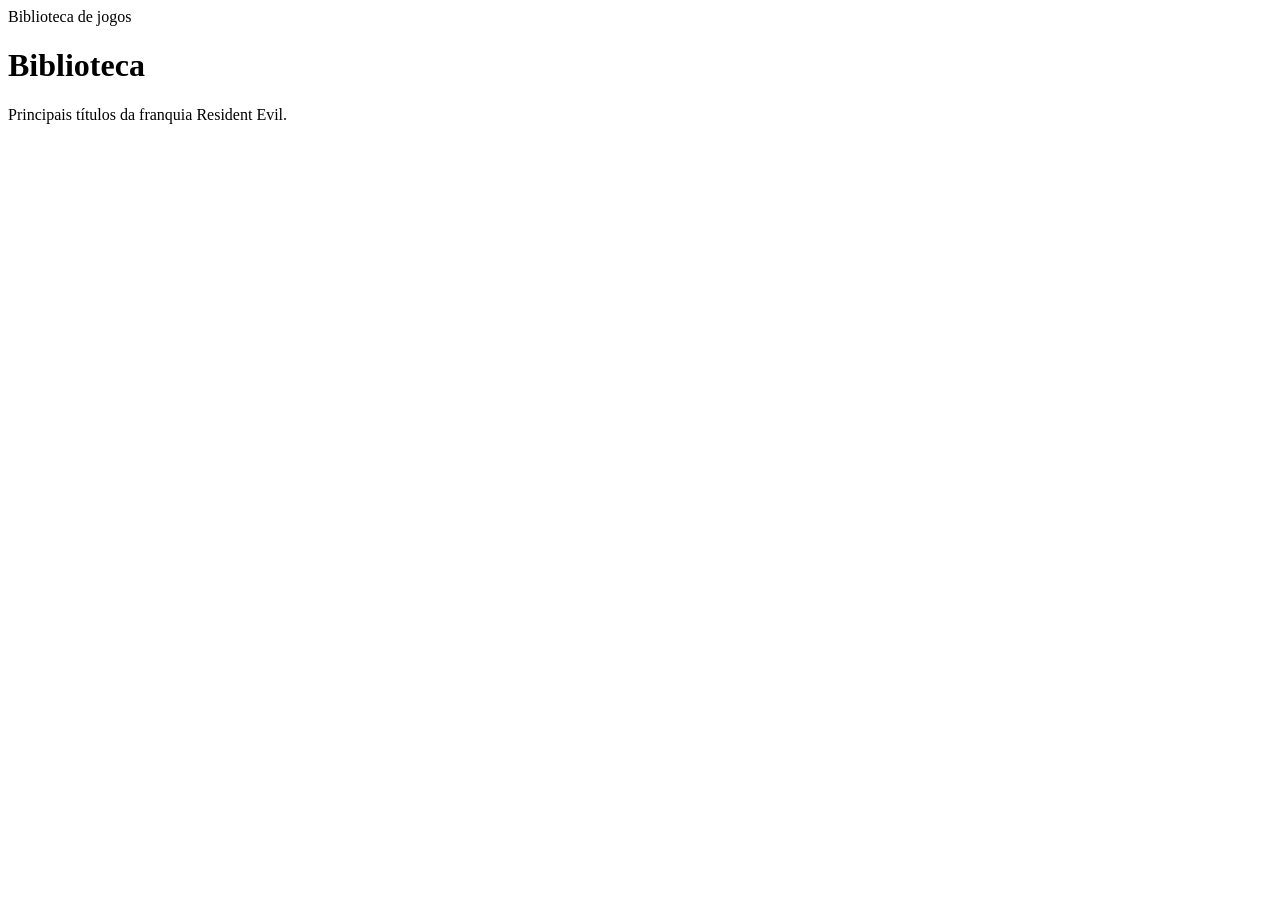
==== biblioteca.html @ 92325fbf "fix: arrumando a estrutura dos arquivos do projeto" ====
<!doctype html>
<html lang="en">
  <head>
    <meta charset="UTF-8" />
    <meta name="viewport" content="width=device-width, initial-scale=1.0" />
    <title>Biblioteca</title>
    <link rel="stylesheet" href="biblioteca.css" />
  </head>
  <body>

    <div id="background">

        <div class="text">
      <span>Biblioteca de jogos</span>
      <h1>Biblioteca</h1>
      <p>
        Principais títulos da franquia Resident Evil.
      </p>
    </div>

      <div id="listaJogos"></div>
    </div>

    <script src="biblioteca.js"></script>
  </body>
</html>
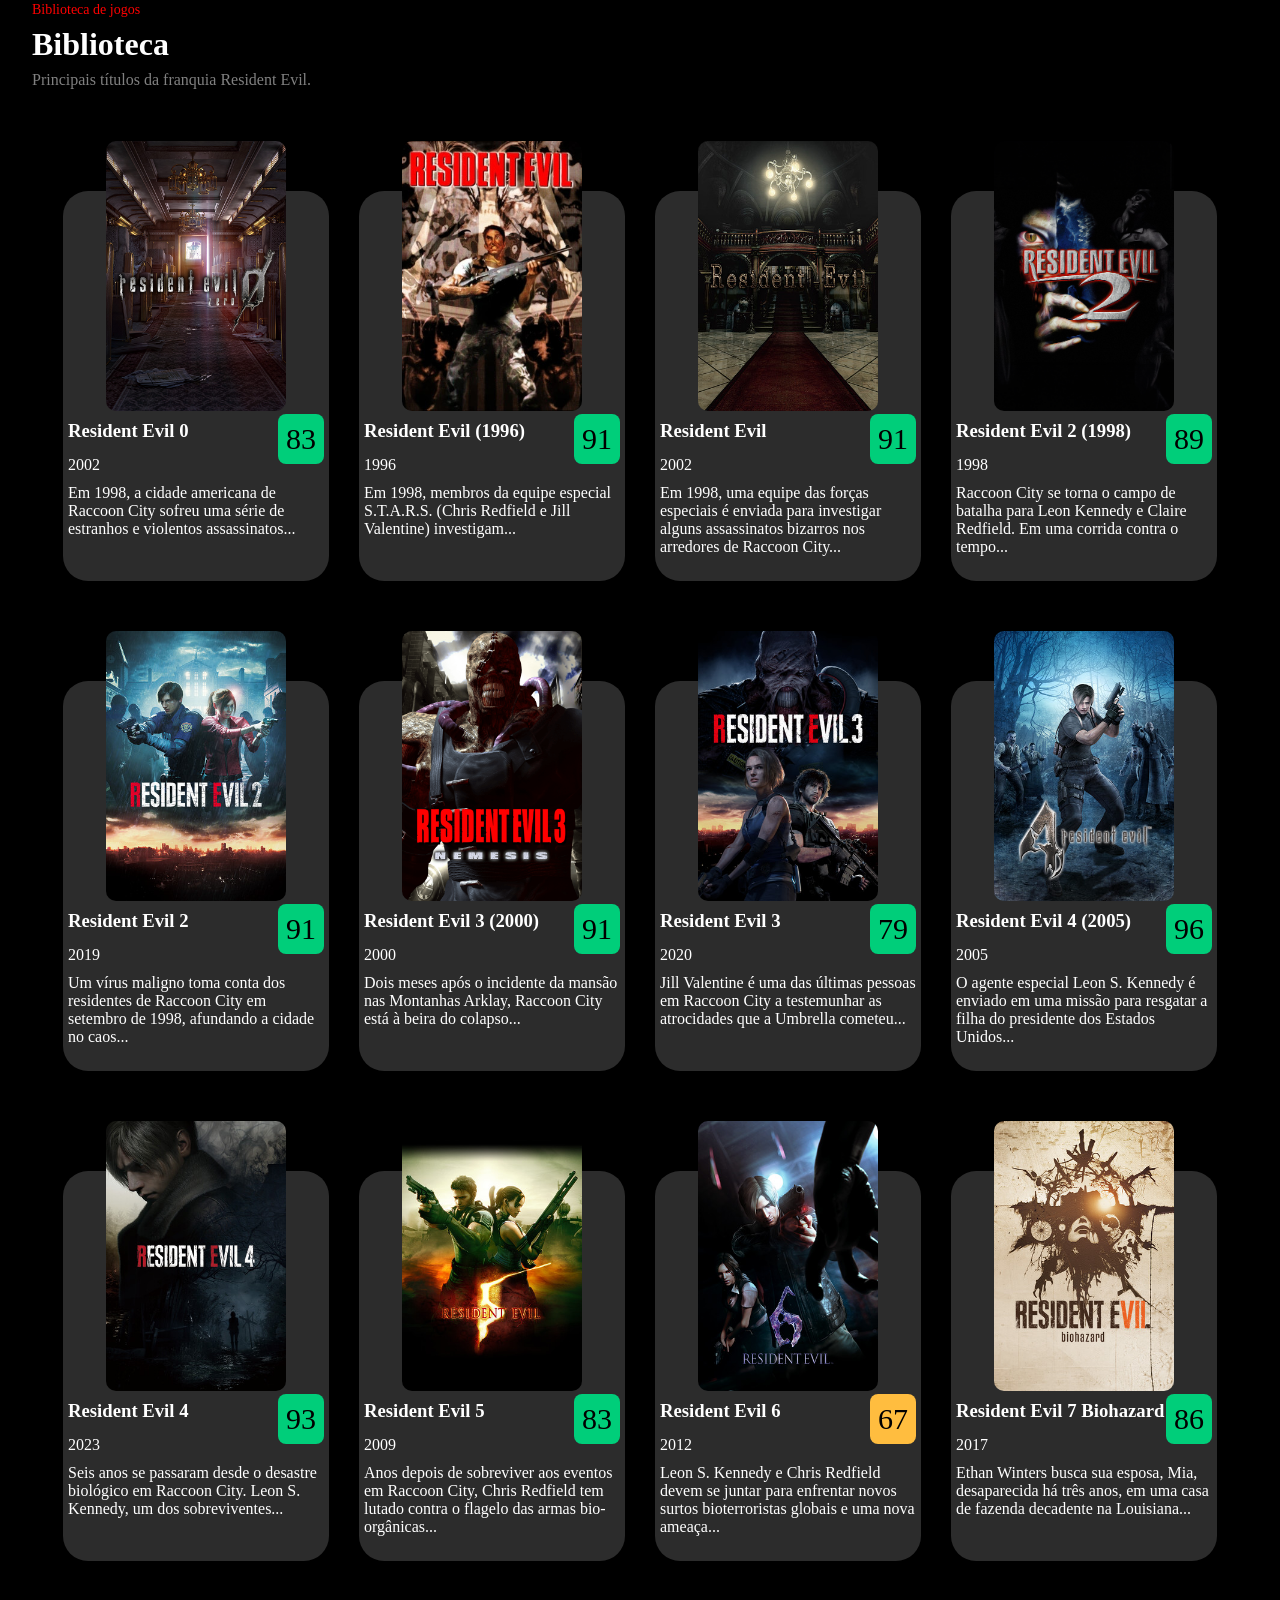
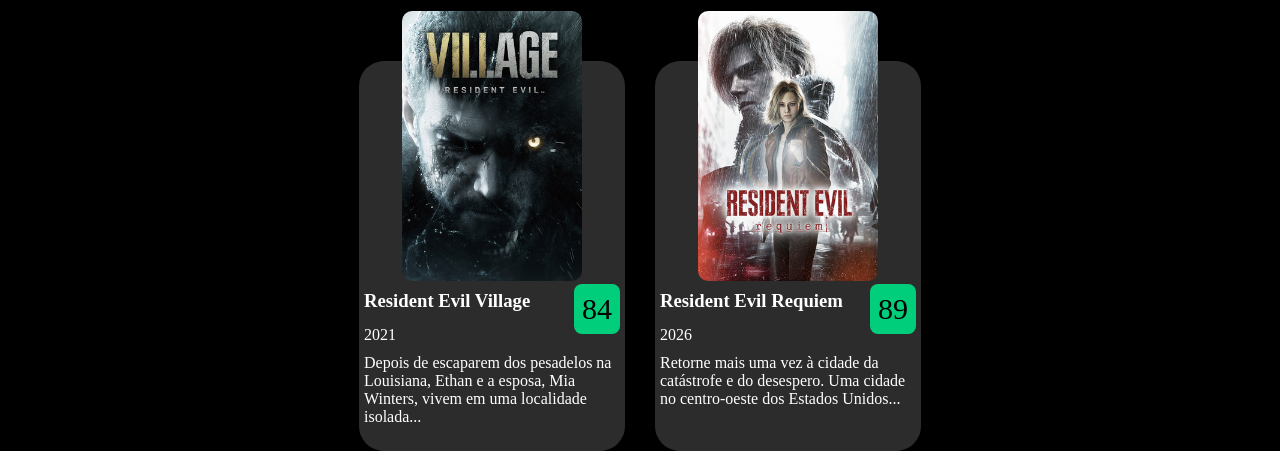
==== commit 21284606: "fix: arrumando erro de destino de css e js" ====
--- a/biblioteca.html
+++ b/biblioteca.html
@@ -4,7 +4,7 @@
     <meta charset="UTF-8" />
     <meta name="viewport" content="width=device-width, initial-scale=1.0" />
     <title>Biblioteca</title>
-    <link rel="stylesheet" href="biblioteca.css" />
+    <link rel="stylesheet" href="../styles/biblioteca.css" />
   </head>
   <body>
 
@@ -21,6 +21,6 @@
       <div id="listaJogos"></div>
     </div>
 
-    <script src="biblioteca.js"></script>
+    <script src="../js/biblioteca.js"></script>
   </body>
 </html>
--- a/styles/biblioteca.css
+++ b/styles/biblioteca.css
@@ -0,0 +1,178 @@
+*{
+    margin: 0;
+    padding: 0;
+}
+
+#background{
+    position: relative;
+    background-color: black;
+    width: 100%;
+}
+
+.text {
+    padding-left: 32px;
+    padding-bottom: 32px;
+}
+
+.text span {
+    color: red;
+    font-size: 14px;
+}
+
+.text h1 {
+    color: white;
+    padding-block: 8px;
+}
+
+.text p {
+    color: gray;
+}
+
+#listaJogos{
+    display: flex;
+    flex-direction: row;
+    flex-wrap: wrap;
+    justify-content: center;
+    gap: 30px
+}
+
+.divCard{
+    background-color: rgb(44, 44, 44);
+    color: white;
+    width: 20%;
+    border-radius: 25px;
+    position: relative;
+    padding: 200px 5px 5px 5px;
+    flex-direction: row;
+    margin-top: 70px;
+}
+
+.divCard img{
+    position: absolute;
+    width: 180px;
+    height: auto;
+    border-radius: 8px;
+    display: block;
+    margin: auto auto 20px;
+    top: -50px;
+    left: 50%;
+    transform: translateX(-50%);
+    border-radius: 10px;
+    border-color: rgb(44, 44, 44);
+
+}
+
+.nome{
+    margin-bottom: 0;
+}
+
+.divNomeNota{
+    display: flex;
+    flex-direction: row;
+    align-items: center;
+    justify-content: space-between;
+    margin-top: 15px;
+}
+
+.nota{
+    color: black;
+    font-size: 30px;
+    background-color: #00ce7a;
+    padding: 8px;
+    border-radius: 8px;
+    display: inline-block;
+    transform: translateY(8px);
+}
+
+.divCard p{
+    margin: 0;
+}
+
+.data{
+    padding-bottom: 10px;
+}
+
+.miniSinopse{
+    padding-bottom: 20px;
+}
+
+.contModal{
+    position: absolute;
+    background-color: black;
+    width: 900px;
+    height: 700px;
+    border-radius: 8px;
+    
+}
+
+.modalImg{
+    width: 900px;
+    height: 250px;
+    mask-image: linear-gradient(to bottom,black,transparent);
+    border-radius: 8px;
+}
+
+.divModal{
+    position: fixed;
+    width: 100%;
+    height: 100vh;
+    top: 0;
+    left: 0;
+    right: 0;
+    bottom: 0;
+    background-color: rgba(0, 0, 0, 0.227);
+    z-index: 1;
+    display: flex;
+    justify-content: center;
+    align-items: center;
+}
+
+.modalNome{
+    flex-grow: 1;
+    margin: 0;
+    margin-top: 10px;
+    color: white;
+    font-size: 32px;
+}
+
+.modalNomeNota{
+    display: flex;
+    flex-direction: row;
+    align-items: center;
+    justify-content: flex-start;
+    padding: 15px 20px 0px 20px;
+    gap: 10px;
+}
+
+.modal img{
+
+    width: 100px;
+
+}
+
+.modalData{
+    color: white;
+    margin: 0;
+    padding: 0 20px;
+    margin-top: -20px;
+}
+
+.modalTextos{
+    color: white;
+
+    margin-bottom: 50px;
+}
+
+.logoM{
+   width: 64px;
+   margin-top: 15px;
+}
+
+.modalSinopse{
+    color: white;
+    margin: 0;
+    padding: 0 20px;
+    margin-top: 10px;
+    font-size: 24px;
+    white-space: pre-line;
+}
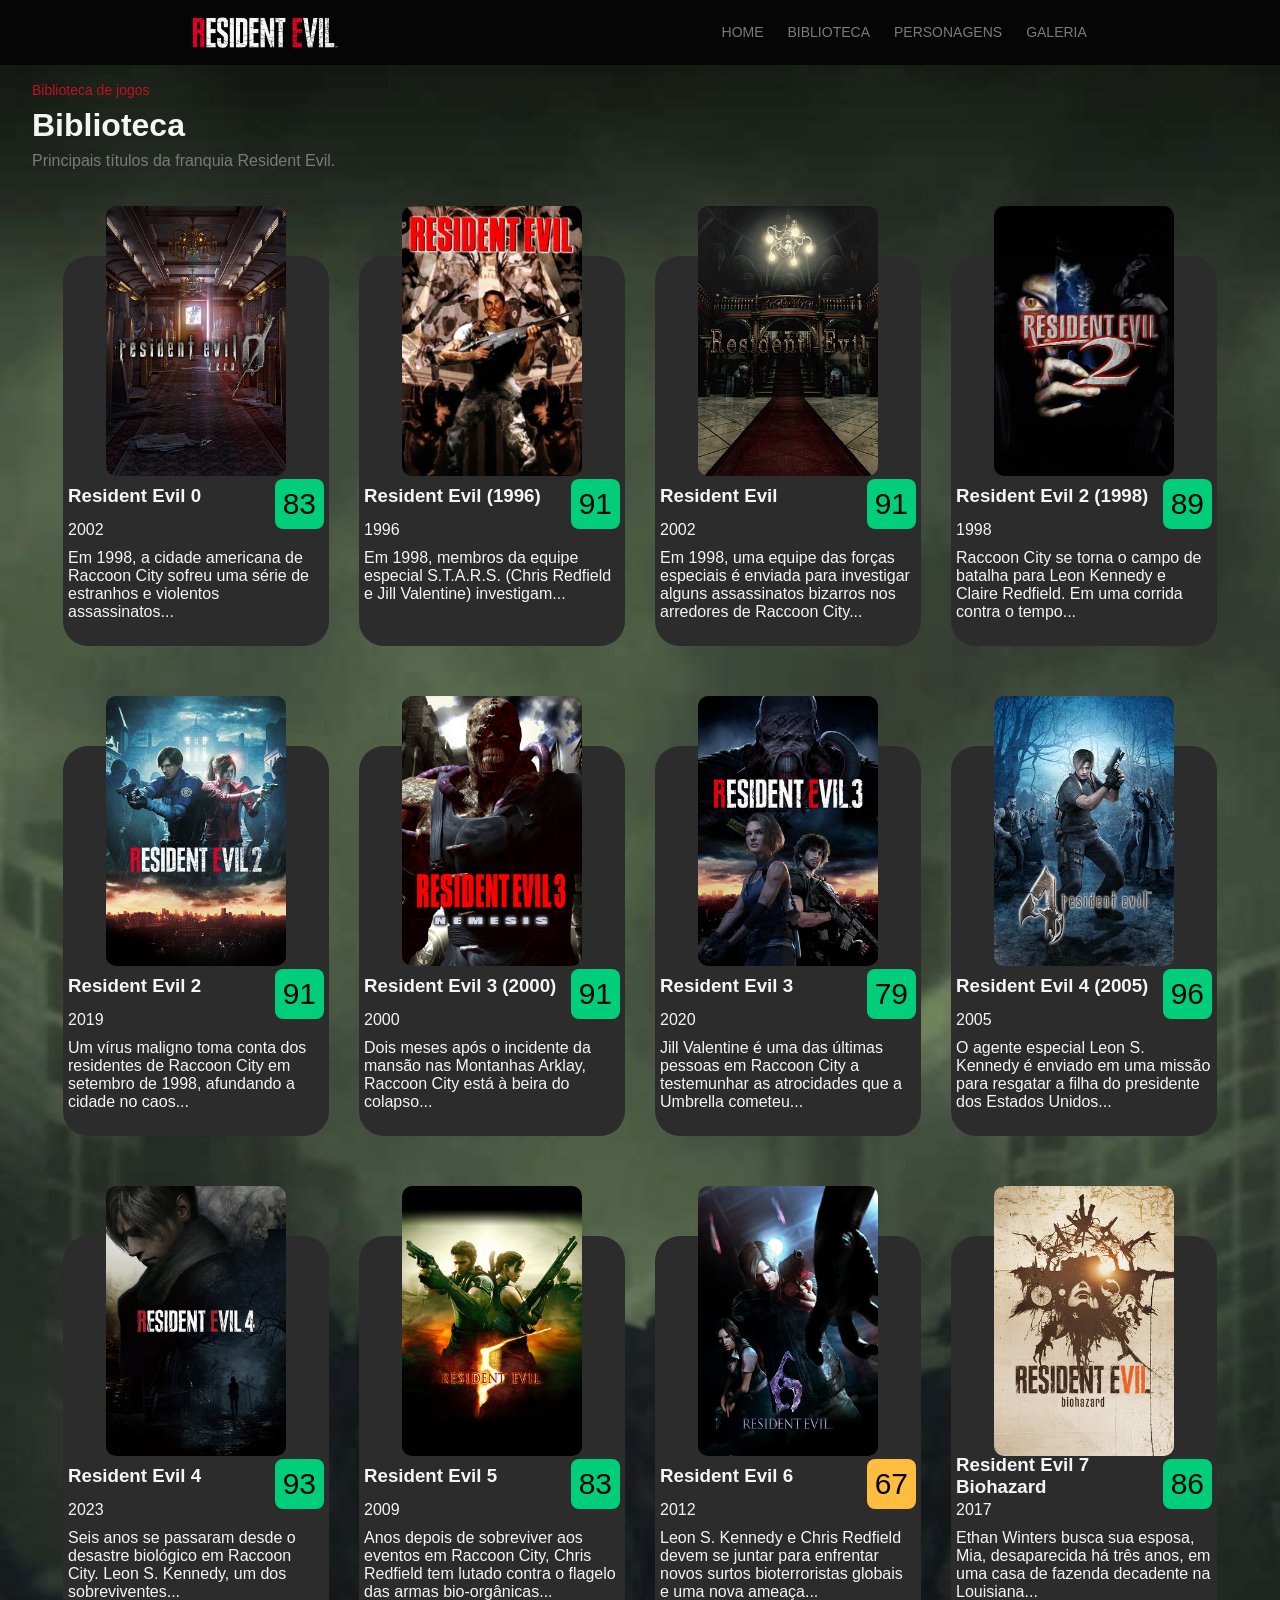
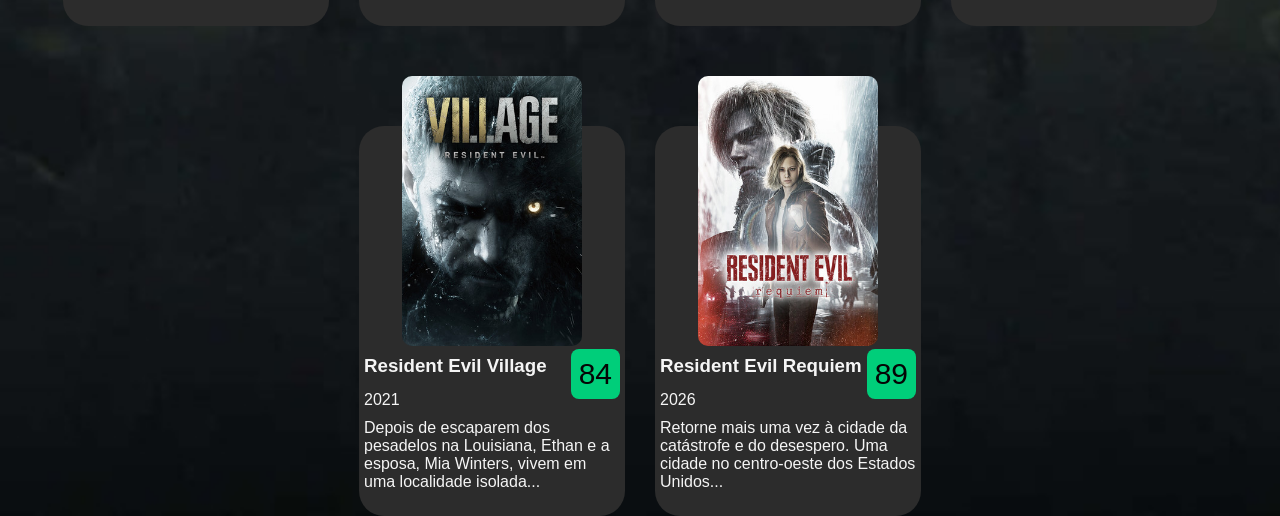
==== commit 5dc75621: "site finalizado" ====
--- a/biblioteca.html
+++ b/biblioteca.html
@@ -4,9 +4,12 @@
     <meta charset="UTF-8" />
     <meta name="viewport" content="width=device-width, initial-scale=1.0" />
     <title>Biblioteca</title>
-    <link rel="stylesheet" href="../styles/biblioteca.css" />
+    <link rel="stylesheet" href="../styles/biblioteca.css"/>
+    <script src="js/header.js" defer></script>
+    <link rel="stylesheet" href="styles/main.css">
   </head>
   <body>
+    <header id="header"></header>
 
     <div id="background">
 
--- a/styles/biblioteca.css
+++ b/styles/biblioteca.css
@@ -1,3 +1,16 @@
+:root {
+  --bg-main: #050505;
+  --bg-secondary: #0B1A14;
+  --card: #1A1A1A;
+
+  --accent: #C1121F;
+  --accent-hover: #FF2A2A;
+  --accent-toxic: #2A7A4B;
+
+  --text-main: #F5F5F5;
+  --text-muted: #7A7A7A;
+}
+
 *{
     margin: 0;
     padding: 0;
@@ -5,27 +18,25 @@
 
 #background{
     position: relative;
-    background-color: black;
-    width: 100%;
 }
 
 .text {
     padding-left: 32px;
-    padding-bottom: 32px;
+    padding-block: 16px;
 }
 
 .text span {
-    color: red;
+    color: var(--accent);
     font-size: 14px;
 }
 
 .text h1 {
-    color: white;
+    color: var(--text-main);
     padding-block: 8px;
 }
 
 .text p {
-    color: gray;
+    color: var(--text-muted);
 }
 
 #listaJogos{
@@ -38,7 +49,7 @@
 
 .divCard{
     background-color: rgb(44, 44, 44);
-    color: white;
+    color: var(--text-main);
     width: 20%;
     border-radius: 25px;
     position: relative;
@@ -58,7 +69,7 @@
     left: 50%;
     transform: translateX(-50%);
     border-radius: 10px;
-    border-color: rgb(44, 44, 44);
+    border-color: var(--card);
 
 }
 
@@ -75,9 +86,9 @@
 }
 
 .nota{
-    color: black;
+    color: var(--bg-main);
     font-size: 30px;
-    background-color: #00ce7a;
+    background-color: var(--accent-toxic);
     padding: 8px;
     border-radius: 8px;
     display: inline-block;
@@ -98,7 +109,7 @@
 
 .contModal{
     position: absolute;
-    background-color: black;
+    background-color: var(--bg-main);
     width: 900px;
     height: 700px;
     border-radius: 8px;
@@ -120,7 +131,7 @@
     left: 0;
     right: 0;
     bottom: 0;
-    background-color: rgba(0, 0, 0, 0.227);
+    background-color: rgba(0, 0, 0, 0.4);
     z-index: 1;
     display: flex;
     justify-content: center;
@@ -131,7 +142,7 @@
     flex-grow: 1;
     margin: 0;
     margin-top: 10px;
-    color: white;
+    color: var(--text-main);
     font-size: 32px;
 }
 
@@ -151,14 +162,14 @@
 }
 
 .modalData{
-    color: white;
+    color: var(--text-main);
     margin: 0;
     padding: 0 20px;
     margin-top: -20px;
 }
 
 .modalTextos{
-    color: white;
+    color: var(--text-main);
 
     margin-bottom: 50px;
 }
@@ -169,7 +180,7 @@
 }
 
 .modalSinopse{
-    color: white;
+    color: var(--text-main);
     margin: 0;
     padding: 0 20px;
     margin-top: 10px;
--- a/styles/main.css
+++ b/styles/main.css
@@ -0,0 +1,58 @@
+:root {
+  --bg-main: #050505;
+  --bg-secondary: #0B1A14;
+  --card: #1A1A1A;
+
+  --accent: #C1121F;
+  --accent-hover: #FF2A2A;
+  --accent-toxic: #2A7A4B;
+
+  --text-main: #F5F5F5;
+  --text-muted: #7A7A7A;
+}
+
+* {
+  margin: 0;
+  padding: 0;
+  font-family: sans-serif;
+}
+
+body {
+  background-image: url(../images/paper.jpg);
+  background-size: cover;
+  background-repeat: no-repeat;
+  background-position: center center;
+}
+
+.header {
+  padding: 16px 0;
+  background-color: var(--bg-main);
+  display: flex;
+  justify-content: space-around;
+  align-items: center;
+}
+
+.ul {
+  display: flex;
+  align-items: center;
+  gap: 16px;
+  list-style: none;
+}
+
+.ul li a {
+    padding: 4px;
+  color: var(--text-muted);
+  font-size: 14px;
+  text-transform: uppercase;
+  text-decoration: none;
+}
+
+.ul li a:hover {
+  color: var(--accent);
+  background-color: #c1121e5e;
+  border-radius: 4px;
+}
+
+.img {
+  width: 150px;
+}
